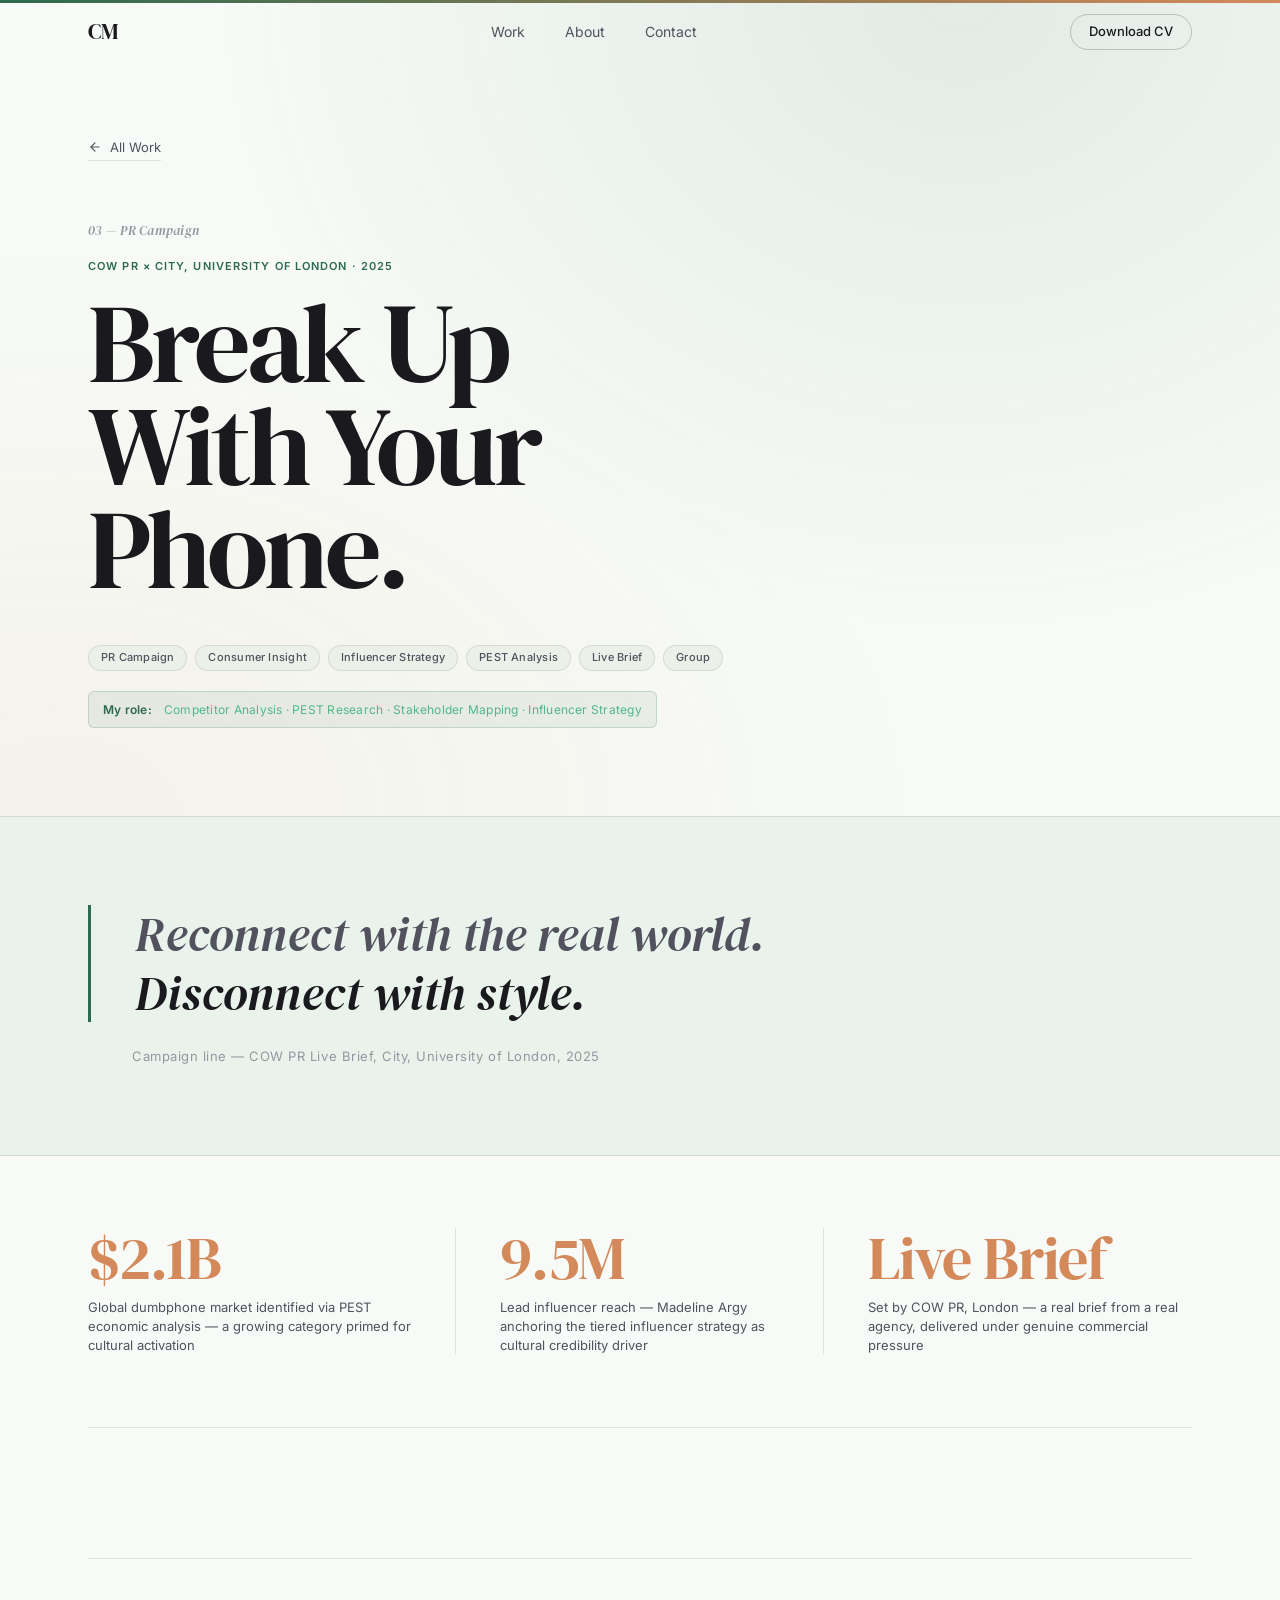
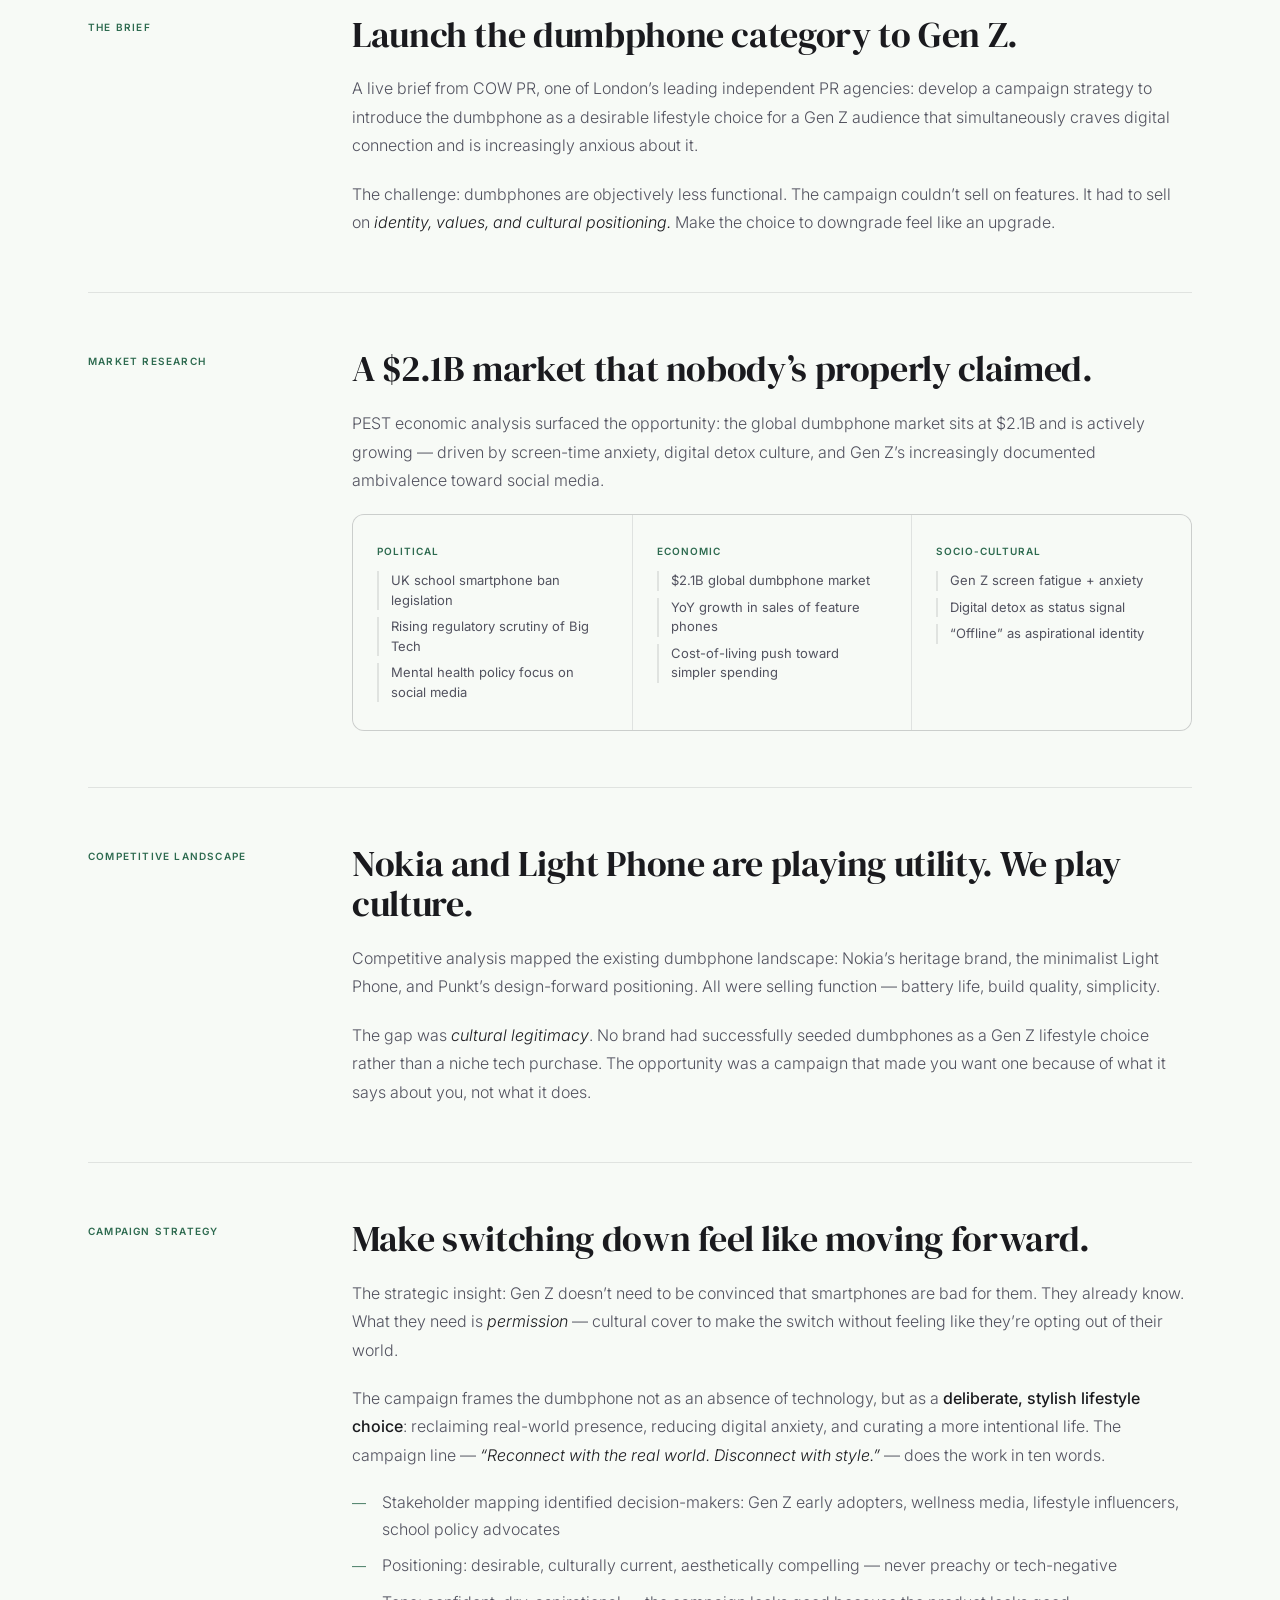
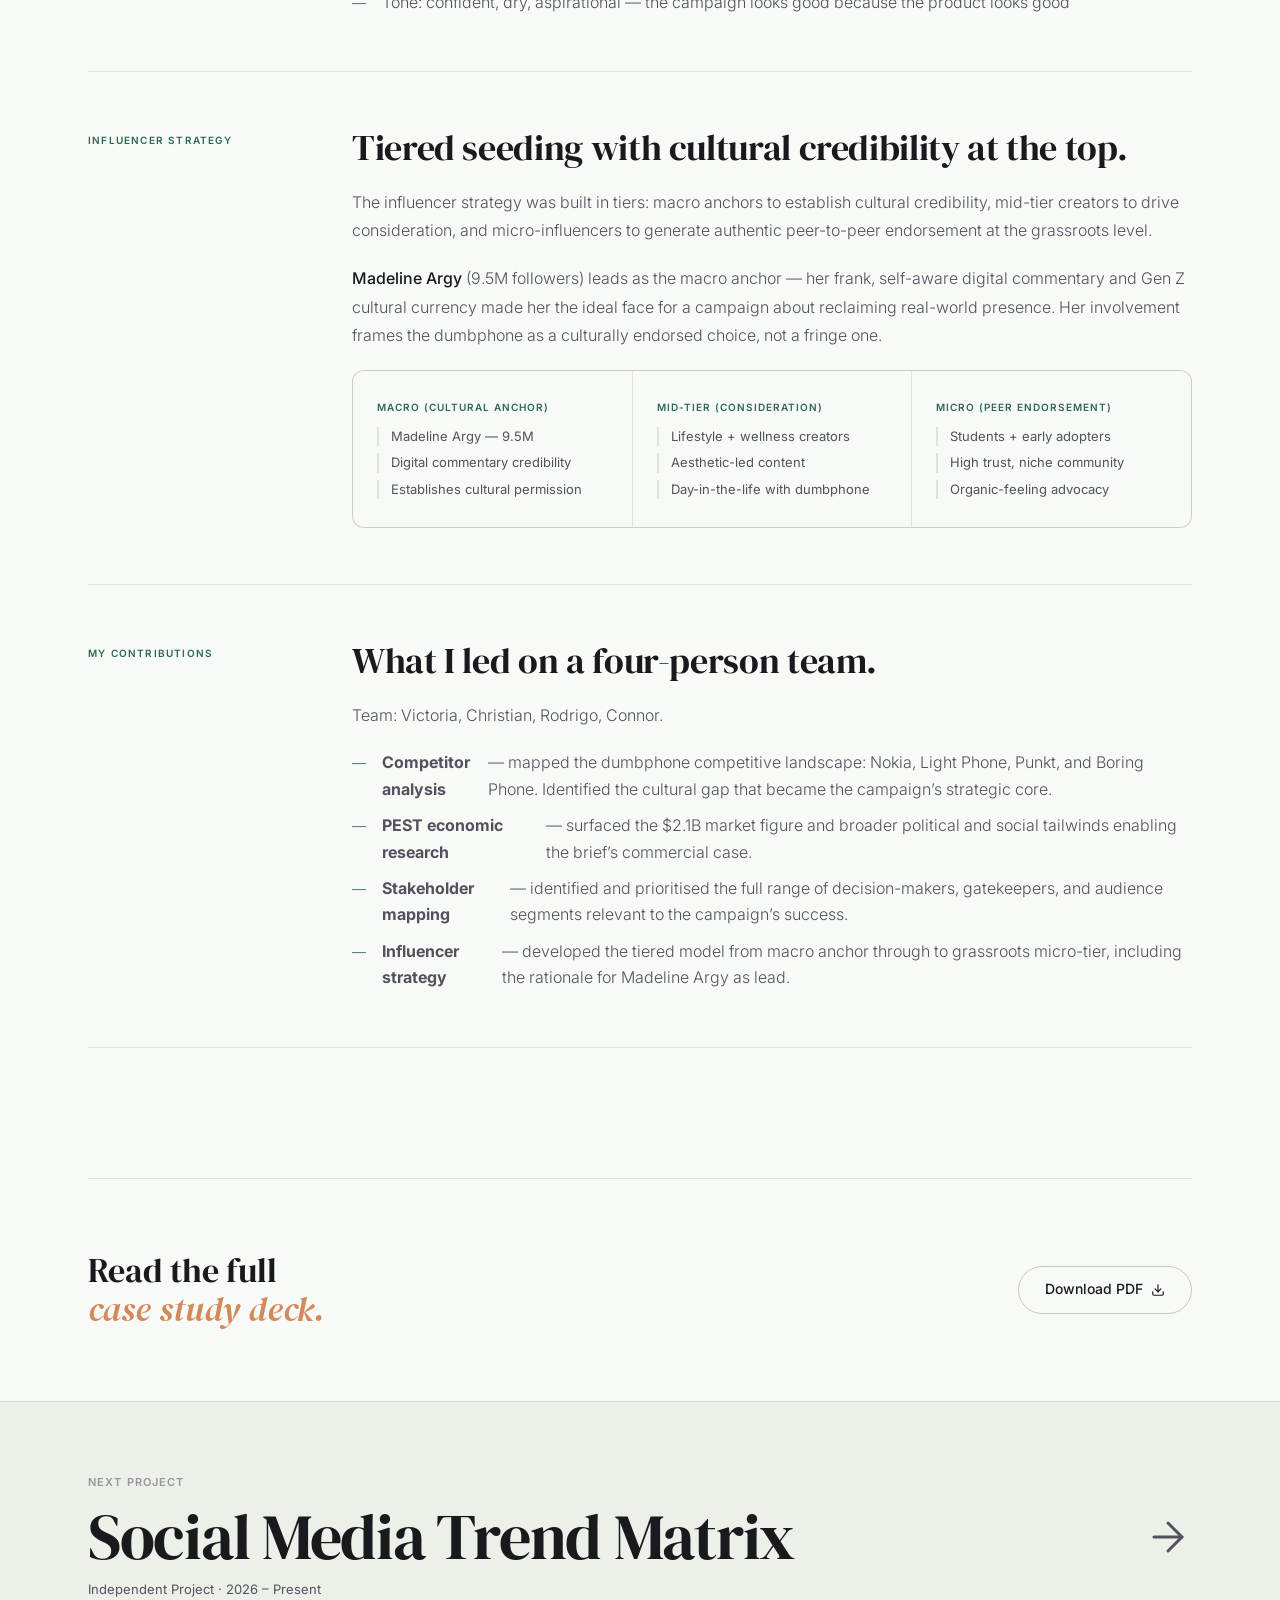
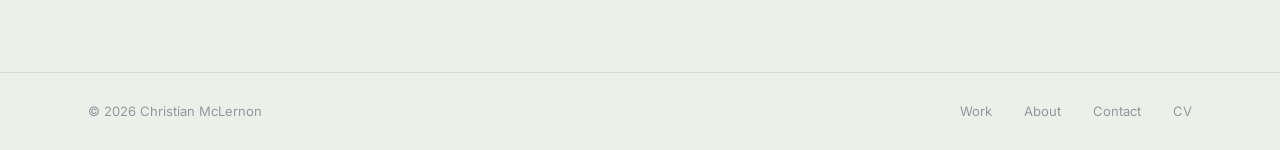
==== work/break-up-with-your-phone.html @ 4673963d "Initial launch commit — portfolio site Co-Authored-By: Claude Sonnet 4.6 <noreply@anthropic.com>" ====
<!DOCTYPE html>
<html lang="en">
<head>
  <meta charset="UTF-8" />
  <meta name="viewport" content="width=device-width, initial-scale=1.0" />
  <title>Break Up With Your Phone — Christian McLernon</title>
  <meta name="description" content="COW PR × City, University of London — a live brief to launch the dumbphone category to Gen Z, built on PEST analysis, competitive research and a tiered influencer strategy." />
  <link rel="preconnect" href="https://fonts.googleapis.com" />
  <link rel="preconnect" href="https://fonts.gstatic.com" crossorigin />
  <link href="https://fonts.googleapis.com/css2?family=DM+Serif+Display:ital@0;1&family=Inter:wght@300;400;500;600&display=swap" rel="stylesheet" />
  <link rel="stylesheet" href="../css/styles.css" />
  <link rel="stylesheet" href="../css/project.css" />
  <style>
    :root {
      --accent:        #2D6A4F;
      --accent-light:  #52B788;
      --accent-warm:   #D4895A;
      --accent-warm-l: #E8AE84;
      --bg:            #F7FAF6;
      --bg-raised:     #EBF0E8;
      --bg-overlay:    #DDE6D8;
      --page-insight-bg: #EAF2EC;
      --page-chip-bg:     rgba(45, 106, 79, 0.07);
      --page-chip-border: rgba(45, 106, 79, 0.2);
    }
    .proj-hero {
      background:
        radial-gradient(ellipse at 75% 0%, rgba(45, 106, 79, 0.1) 0%, transparent 55%),
        radial-gradient(ellipse at 5% 100%, rgba(212, 137, 90, 0.07) 0%, transparent 50%),
        var(--bg);
    }
  </style>
</head>
<body>

  <nav class="nav" id="nav">
    <div class="nav-inner container">
      <a href="../index.html" class="nav-logo">CM</a>
      <ul class="nav-links">
        <li><a href="../index.html#work" class="nav-link">Work</a></li>
        <li><a href="../index.html#about" class="nav-link">About</a></li>
        <li><a href="../index.html#contact" class="nav-link">Contact</a></li>
      </ul>
      <a href="../assets/Christian_McLernon_CV_Hybrid.pdf" target="_blank" rel="noopener" class="nav-cv btn btn-ghost btn-sm">Download CV</a>
      <button class="nav-menu-btn" id="menuBtn" aria-label="Toggle menu" aria-expanded="false">
        <span></span><span></span>
      </button>
    </div>
  </nav>

  <div class="mobile-menu" id="mobileMenu" aria-hidden="true">
    <ul class="mobile-nav-links">
      <li><a href="../index.html#work" class="mobile-nav-link">Work</a></li>
      <li><a href="../index.html#about" class="mobile-nav-link">About</a></li>
      <li><a href="../index.html#contact" class="mobile-nav-link">Contact</a></li>
    </ul>
  </div>

  <!-- Hero -->
  <section class="proj-hero">
    <div class="container">
      <a href="../index.html#work" class="proj-breadcrumb reveal">
        <svg width="14" height="14" viewBox="0 0 24 24" fill="none" stroke="currentColor" stroke-width="2" stroke-linecap="round" stroke-linejoin="round" aria-hidden="true"><line x1="19" y1="12" x2="5" y2="12"/><polyline points="12 19 5 12 12 5"/></svg>
        All Work
      </a>
      <div class="proj-num reveal">03 &mdash; PR Campaign</div>
      <div class="proj-client-line reveal">COW PR &times; City, University of London &middot; 2025</div>
      <h1 class="proj-title reveal">Break Up<br />With Your<br />Phone.</h1>
      <div class="proj-hero-tags reveal">
        <span class="tag">PR Campaign</span>
        <span class="tag">Consumer Insight</span>
        <span class="tag">Influencer Strategy</span>
        <span class="tag">PEST Analysis</span>
        <span class="tag">Live Brief</span>
        <span class="tag">Group</span>
      </div>
      <div style="margin-top: 20px;" class="reveal">
        <div class="proj-role-chip">
          <strong>My role:</strong> Competitor Analysis &middot; PEST Research &middot; Stakeholder Mapping &middot; Influencer Strategy
        </div>
      </div>
    </div>
  </section>

  <!-- Pull Quote -->
  <section class="proj-insight">
    <div class="container">
      <blockquote class="proj-quote reveal">
        Reconnect with the real world.<br /><em>Disconnect with style.</em>
      </blockquote>
      <p class="proj-quote-attr reveal">Campaign line &mdash; COW PR Live Brief, City, University of London, 2025</p>
    </div>
  </section>

  <!-- KPIs -->
  <div class="container">
    <div class="proj-kpis">
      <div class="proj-kpi reveal">
        <div class="proj-kpi-value">$2.1B</div>
        <div class="proj-kpi-label">Global dumbphone market identified via PEST economic analysis &mdash; a growing category primed for cultural activation</div>
      </div>
      <div class="proj-kpi reveal">
        <div class="proj-kpi-value">9.5M</div>
        <div class="proj-kpi-label">Lead influencer reach &mdash; Madeline Argy anchoring the tiered influencer strategy as cultural credibility driver</div>
      </div>
      <div class="proj-kpi reveal">
        <div class="proj-kpi-value">Live Brief</div>
        <div class="proj-kpi-label">Set by COW PR, London &mdash; a real brief from a real agency, delivered under genuine commercial pressure</div>
      </div>
    </div>
  </div>

  <!-- Body -->
  <div class="proj-body">
    <div class="container">

      <div class="proj-section reveal">
        <div class="proj-section-label">The Brief</div>
        <div class="proj-section-content">
          <h2 class="proj-heading">Launch the dumbphone category to Gen Z.</h2>
          <p class="proj-text">
            A live brief from COW PR, one of London&rsquo;s leading independent PR agencies: develop a campaign
            strategy to introduce the dumbphone as a desirable lifestyle choice for a Gen Z audience that
            simultaneously craves digital connection and is increasingly anxious about it.
          </p>
          <p class="proj-text">
            The challenge: dumbphones are objectively less functional. The campaign couldn&rsquo;t sell on features.
            It had to sell on <em>identity, values, and cultural positioning.</em> Make the choice to downgrade
            feel like an upgrade.
          </p>
        </div>
      </div>

      <div class="proj-section reveal">
        <div class="proj-section-label">Market Research</div>
        <div class="proj-section-content">
          <h2 class="proj-heading">A $2.1B market that nobody&rsquo;s properly claimed.</h2>
          <p class="proj-text">
            PEST economic analysis surfaced the opportunity: the global dumbphone market sits at $2.1B and
            is actively growing &mdash; driven by screen-time anxiety, digital detox culture, and Gen Z&rsquo;s
            increasingly documented ambivalence toward social media.
          </p>
          <div class="proj-exec-grid">
            <div class="proj-exec-cell">
              <div class="proj-exec-title">Political</div>
              <ul class="proj-exec-items">
                <li>UK school smartphone ban legislation</li>
                <li>Rising regulatory scrutiny of Big Tech</li>
                <li>Mental health policy focus on social media</li>
              </ul>
            </div>
            <div class="proj-exec-cell">
              <div class="proj-exec-title">Economic</div>
              <ul class="proj-exec-items">
                <li>$2.1B global dumbphone market</li>
                <li>YoY growth in sales of feature phones</li>
                <li>Cost-of-living push toward simpler spending</li>
              </ul>
            </div>
            <div class="proj-exec-cell">
              <div class="proj-exec-title">Socio-cultural</div>
              <ul class="proj-exec-items">
                <li>Gen Z screen fatigue + anxiety</li>
                <li>Digital detox as status signal</li>
                <li>&ldquo;Offline&rdquo; as aspirational identity</li>
              </ul>
            </div>
          </div>
        </div>
      </div>

      <div class="proj-section reveal">
        <div class="proj-section-label">Competitive Landscape</div>
        <div class="proj-section-content">
          <h2 class="proj-heading">Nokia and Light Phone are playing utility. We play culture.</h2>
          <p class="proj-text">
            Competitive analysis mapped the existing dumbphone landscape: Nokia&rsquo;s heritage brand, the
            minimalist Light Phone, and Punkt&rsquo;s design-forward positioning. All were selling function &mdash;
            battery life, build quality, simplicity.
          </p>
          <p class="proj-text">
            The gap was <em>cultural legitimacy</em>. No brand had successfully seeded dumbphones as a
            Gen Z lifestyle choice rather than a niche tech purchase. The opportunity was a campaign
            that made you want one because of what it says about you, not what it does.
          </p>
        </div>
      </div>

      <div class="proj-section reveal">
        <div class="proj-section-label">Campaign Strategy</div>
        <div class="proj-section-content">
          <h2 class="proj-heading">Make switching down feel like moving forward.</h2>
          <p class="proj-text">
            The strategic insight: Gen Z doesn&rsquo;t need to be convinced that smartphones are bad for them.
            They already know. What they need is <em>permission</em> &mdash; cultural cover to make the switch
            without feeling like they&rsquo;re opting out of their world.
          </p>
          <p class="proj-text">
            The campaign frames the dumbphone not as an absence of technology, but as a <strong>deliberate,
            stylish lifestyle choice</strong>: reclaiming real-world presence, reducing digital anxiety, and
            curating a more intentional life. The campaign line &mdash; <em>&ldquo;Reconnect with the real world.
            Disconnect with style.&rdquo;</em> &mdash; does the work in ten words.
          </p>
          <ul class="proj-list">
            <li>Stakeholder mapping identified decision-makers: Gen Z early adopters, wellness media, lifestyle influencers, school policy advocates</li>
            <li>Positioning: desirable, culturally current, aesthetically compelling &mdash; never preachy or tech-negative</li>
            <li>Tone: confident, dry, aspirational &mdash; the campaign looks good because the product looks good</li>
          </ul>
        </div>
      </div>

      <div class="proj-section reveal">
        <div class="proj-section-label">Influencer Strategy</div>
        <div class="proj-section-content">
          <h2 class="proj-heading">Tiered seeding with cultural credibility at the top.</h2>
          <p class="proj-text">
            The influencer strategy was built in tiers: macro anchors to establish cultural credibility,
            mid-tier creators to drive consideration, and micro-influencers to generate authentic peer-to-peer
            endorsement at the grassroots level.
          </p>
          <p class="proj-text">
            <strong>Madeline Argy</strong> (9.5M followers) leads as the macro anchor &mdash; her frank,
            self-aware digital commentary and Gen Z cultural currency made her the ideal face for a campaign
            about reclaiming real-world presence. Her involvement frames the dumbphone as a culturally
            endorsed choice, not a fringe one.
          </p>
          <div class="proj-exec-grid">
            <div class="proj-exec-cell">
              <div class="proj-exec-title">Macro (Cultural Anchor)</div>
              <ul class="proj-exec-items">
                <li>Madeline Argy &mdash; 9.5M</li>
                <li>Digital commentary credibility</li>
                <li>Establishes cultural permission</li>
              </ul>
            </div>
            <div class="proj-exec-cell">
              <div class="proj-exec-title">Mid-tier (Consideration)</div>
              <ul class="proj-exec-items">
                <li>Lifestyle + wellness creators</li>
                <li>Aesthetic-led content</li>
                <li>Day-in-the-life with dumbphone</li>
              </ul>
            </div>
            <div class="proj-exec-cell">
              <div class="proj-exec-title">Micro (Peer Endorsement)</div>
              <ul class="proj-exec-items">
                <li>Students + early adopters</li>
                <li>High trust, niche community</li>
                <li>Organic-feeling advocacy</li>
              </ul>
            </div>
          </div>
        </div>
      </div>

      <div class="proj-section reveal">
        <div class="proj-section-label">My Contributions</div>
        <div class="proj-section-content">
          <h2 class="proj-heading">What I led on a four-person team.</h2>
          <p class="proj-text">
            Team: Victoria, Christian, Rodrigo, Connor.
          </p>
          <ul class="proj-list">
            <li><strong>Competitor analysis</strong> &mdash; mapped the dumbphone competitive landscape: Nokia, Light Phone, Punkt, and Boring Phone. Identified the cultural gap that became the campaign&rsquo;s strategic core.</li>
            <li><strong>PEST economic research</strong> &mdash; surfaced the $2.1B market figure and broader political and social tailwinds enabling the brief&rsquo;s commercial case.</li>
            <li><strong>Stakeholder mapping</strong> &mdash; identified and prioritised the full range of decision-makers, gatekeepers, and audience segments relevant to the campaign&rsquo;s success.</li>
            <li><strong>Influencer strategy</strong> &mdash; developed the tiered model from macro anchor through to grassroots micro-tier, including the rationale for Madeline Argy as lead.</li>
          </ul>
        </div>
      </div>

    </div>
  </div>

  <!-- Download -->
  <div class="container">
    <div class="proj-download reveal">
      <p class="proj-download-text">Read the full<br /><em>case study deck.</em></p>
      <a href="../assets/Dumbphone_Campaign.pdf" target="_blank" rel="noopener" class="btn btn-ghost">
        Download PDF
        <svg width="14" height="14" viewBox="0 0 24 24" fill="none" stroke="currentColor" stroke-width="2" stroke-linecap="round" stroke-linejoin="round" aria-hidden="true"><path d="M21 15v4a2 2 0 0 1-2 2H5a2 2 0 0 1-2-2v-4"/><polyline points="7 10 12 15 17 10"/><line x1="12" y1="15" x2="12" y2="3"/></svg>
      </a>
    </div>
  </div>

  <!-- Next project -->
  <div class="proj-next">
    <div class="container">
      <a href="trend-matrix.html" class="proj-next-link reveal">
        <div>
          <div class="proj-next-eyebrow">Next Project</div>
          <div class="proj-next-title">Social Media Trend Matrix</div>
          <div class="proj-next-client">Independent Project &middot; 2026 &ndash; Present</div>
        </div>
        <svg class="proj-next-arrow" width="48" height="48" viewBox="0 0 24 24" fill="none" stroke="currentColor" stroke-width="1.5" stroke-linecap="round" stroke-linejoin="round" aria-hidden="true"><line x1="5" y1="12" x2="19" y2="12"/><polyline points="12 5 19 12 12 19"/></svg>
      </a>
    </div>
  </div>

  <footer class="footer">
    <div class="container footer-inner">
      <p class="footer-copy">&copy; <span id="year"></span> Christian McLernon</p>
      <nav class="footer-nav" aria-label="Footer navigation">
        <a href="../index.html#work" class="footer-link">Work</a>
        <a href="../index.html#about" class="footer-link">About</a>
        <a href="../index.html#contact" class="footer-link">Contact</a>
        <a href="../assets/Christian_McLernon_CV_Hybrid.pdf" target="_blank" rel="noopener" class="footer-link">CV</a>
      </nav>
    </div>
  </footer>

  <script src="../js/main.js"></script>
</body>
</html>
---- css/styles.css ----
/* ─── Reset ──────────────────────────────────────────────────────────────── */
*, *::before, *::after { box-sizing: border-box; margin: 0; padding: 0; }
img, video { display: block; max-width: 100%; }
a { color: inherit; text-decoration: none; }
ul, ol { list-style: none; }
button { cursor: pointer; font: inherit; }

/* ─── Tokens ─────────────────────────────────────────────────────────────── */
:root {
  --bg:           #FAF8F3;
  --bg-raised:    #F2EDE3;
  --bg-overlay:   #EDE7DB;
  --fg:           #1A1A1E;
  --fg-2:         #52525F;
  --fg-3:         #9696A0;
  --accent:       #1D6FE8;
  --accent-light: #5B9EFF;
  --accent-warm:  #F97316;
  --accent-warm-l:#FDBA74;
  --border:       rgba(26, 26, 30, 0.1);
  --border-h:     rgba(26, 26, 30, 0.22);

  --font-sans: 'Inter', -apple-system, BlinkMacSystemFont, 'Segoe UI', sans-serif;
  --font-disp: 'DM Serif Display', Georgia, 'Times New Roman', serif;

  --ease-out:    cubic-bezier(0.23, 1, 0.32, 1);
  --ease-in-out: cubic-bezier(0.77, 0, 0.175, 1);

  --container:  1200px;
  --nav-h:      64px;
  --section-py: 130px;
  --radius:     8px;
}

/* ─── Top accent bar ─────────────────────────────────────────────────────── */
body::before {
  content: '';
  position: fixed;
  top: 0; left: 0; right: 0;
  height: 3px;
  background: linear-gradient(to right, var(--accent), var(--accent-warm));
  z-index: 400;
  pointer-events: none;
}

/* ─── Base ───────────────────────────────────────────────────────────────── */
html { scroll-behavior: smooth; }

body {
  background: var(--bg);
  color: var(--fg);
  font-family: var(--font-sans);
  font-size: 16px;
  line-height: 1.6;
  -webkit-font-smoothing: antialiased;
  overflow-x: hidden;
}

/* ─── Layout ─────────────────────────────────────────────────────────────── */
.container {
  width: 100%;
  max-width: var(--container);
  margin: 0 auto;
  padding: 0 48px;
}

.section { padding: var(--section-py) 0; }
.section-header { margin-bottom: 64px; }

.section-label {
  display: inline-flex;
  align-items: center;
  gap: 8px;
  font-size: 11px;
  font-weight: 600;
  letter-spacing: 0.14em;
  text-transform: uppercase;
  color: var(--accent);
  margin-bottom: 20px;
}

.section-label::before {
  content: '';
  width: 6px; height: 6px;
  background: var(--accent-warm);
  border-radius: 50%;
  flex-shrink: 0;
}

.section-title {
  font-family: var(--font-disp);
  font-size: clamp(40px, 5vw, 64px);
  font-weight: 400;
  line-height: 1.06;
  letter-spacing: -0.015em;
}

.section-title em { font-style: italic; color: var(--accent-warm); }

/* ─── Nav ────────────────────────────────────────────────────────────────── */
.nav {
  position: fixed;
  inset: 0 0 auto 0;
  z-index: 200;
  height: var(--nav-h);
  border-bottom: 1px solid transparent;
  transition:
    background 200ms var(--ease-out),
    border-color 200ms var(--ease-out),
    backdrop-filter 200ms var(--ease-out);
}

.nav.scrolled {
  background: rgba(250, 248, 243, 0.92);
  backdrop-filter: blur(16px);
  -webkit-backdrop-filter: blur(16px);
  border-bottom-color: var(--border);
}

.nav-inner {
  display: flex;
  align-items: center;
  justify-content: space-between;
  height: 100%;
}

.nav-logo {
  font-family: var(--font-disp);
  font-size: 22px;
  letter-spacing: -0.01em;
  transition: color 150ms var(--ease-out);
}

@media (hover: hover) and (pointer: fine) {
  .nav-logo:hover { color: var(--accent); }
}

.nav-links {
  display: flex;
  align-items: center;
  gap: 40px;
}

.nav-link {
  position: relative;
  font-size: 14px;
  color: var(--fg-2);
  transition: color 150ms var(--ease-out);
}

.nav-link::after {
  content: '';
  position: absolute;
  bottom: -3px; left: 0;
  width: 0; height: 2px;
  background: var(--accent);
  border-radius: 2px;
  transition: width 220ms var(--ease-out);
}

@media (hover: hover) and (pointer: fine) {
  .nav-link:hover { color: var(--fg); }
  .nav-link:hover::after { width: 100%; }
}

.nav-menu-btn {
  display: none;
  flex-direction: column;
  gap: 5px;
  background: none;
  border: none;
  padding: 6px 4px;
}

.nav-menu-btn span {
  display: block;
  width: 22px; height: 1.5px;
  background: var(--fg);
  transform-origin: center;
  transition: transform 220ms var(--ease-out), opacity 150ms var(--ease-out);
}

.nav-menu-btn.open span:first-child { transform: translateY(3.25px) rotate(45deg); }
.nav-menu-btn.open span:last-child  { transform: translateY(-3.25px) rotate(-45deg); }

/* ─── Mobile menu ────────────────────────────────────────────────────────── */
.mobile-menu {
  position: fixed;
  inset: 0;
  z-index: 190;
  background: var(--bg);
  display: flex;
  align-items: center;
  justify-content: center;
  opacity: 0;
  pointer-events: none;
  transition: opacity 250ms var(--ease-out);
}

.mobile-menu.open { opacity: 1; pointer-events: auto; }

.mobile-nav-links {
  display: flex;
  flex-direction: column;
  align-items: center;
  gap: 24px;
}

.mobile-nav-link {
  font-family: var(--font-disp);
  font-size: 48px;
  color: var(--fg);
  transition: color 150ms var(--ease-out);
}

@media (hover: hover) and (pointer: fine) {
  .mobile-nav-link:hover { color: var(--accent); }
}

/* ─── Hero ───────────────────────────────────────────────────────────────── */
.hero {
  position: relative;
  min-height: 100svh;
  display: flex;
  align-items: center;
  padding-top: var(--nav-h);
  overflow: hidden;
}

.hero::before {
  content: '';
  position: absolute;
  top: -20%; right: -10%;
  width: 900px; height: 900px;
  background: radial-gradient(circle, rgba(29, 111, 232, 0.09) 0%, transparent 65%);
  pointer-events: none;
}

.hero::after {
  content: '';
  position: absolute;
  bottom: -5%; left: -8%;
  width: 600px; height: 600px;
  background: radial-gradient(circle, rgba(249, 115, 22, 0.07) 0%, transparent 65%);
  pointer-events: none;
}

.hero-inner {
  padding-top: 60px;
  padding-bottom: 120px;
}

.hero-eyebrow {
  display: inline-flex;
  align-items: center;
  gap: 8px;
  font-size: 13px;
  color: var(--fg-2);
  margin-bottom: 44px;
}

.status-dot {
  width: 7px; height: 7px;
  background: #22c55e;
  border-radius: 50%;
  animation: blink 2.4s ease-in-out infinite;
}

@keyframes blink {
  0%, 100% { opacity: 1; }
  50%       { opacity: 0.25; }
}

.hero-name {
  font-family: var(--font-disp);
  font-size: clamp(76px, 12.5vw, 160px);
  font-weight: 400;
  line-height: 0.88;
  letter-spacing: -0.04em;
  margin-bottom: 52px;
}

.hero-rule {
  width: 56px; height: 2px;
  background: linear-gradient(to right, var(--accent), var(--accent-warm));
  border-radius: 2px;
  margin-bottom: 28px;
}

.hero-tagline {
  font-family: var(--font-disp);
  font-size: clamp(26px, 4vw, 48px);
  font-weight: 400;
  line-height: 1.15;
  letter-spacing: -0.015em;
  color: var(--fg-2);
  margin-bottom: 28px;
}

.hero-tagline em { font-style: italic; color: var(--accent-warm); }

.hero-desc {
  font-size: 17px;
  font-weight: 300;
  line-height: 1.7;
  color: var(--fg-2);
  max-width: 520px;
  margin-bottom: 48px;
}

.hero-ctas {
  display: flex;
  align-items: center;
  gap: 12px;
  flex-wrap: wrap;
}

.hero-scroll-indicator {
  position: absolute;
  bottom: 44px;
  left: 50%;
  transform: translateX(-50%);
}

.scroll-line {
  width: 1px; height: 52px;
  background: linear-gradient(to bottom, var(--accent), transparent);
  animation: scrollDrop 2s var(--ease-in-out) infinite;
}

@keyframes scrollDrop {
  0%   { transform: scaleY(0); transform-origin: top; opacity: 0; }
  20%  { opacity: 1; }
  50%  { transform: scaleY(1); transform-origin: top; }
  51%  { transform: scaleY(1); transform-origin: bottom; }
  100% { transform: scaleY(0); transform-origin: bottom; opacity: 0; }
}

/* ─── Buttons ────────────────────────────────────────────────────────────── */
.btn {
  display: inline-flex;
  align-items: center;
  justify-content: center;
  gap: 8px;
  height: 48px;
  padding: 0 26px;
  font-size: 14px;
  font-weight: 500;
  border: none;
  border-radius: 100px;
  transition:
    transform 160ms var(--ease-out),
    background 150ms var(--ease-out),
    box-shadow 200ms var(--ease-out),
    border-color 150ms var(--ease-out);
}

.btn:active { transform: scale(0.97); }

.btn-primary { background: var(--accent); color: #ffffff; }

@media (hover: hover) and (pointer: fine) {
  .btn-primary:hover {
    background: #1558c8;
    box-shadow: 0 8px 32px rgba(29, 111, 232, 0.35);
  }
}

.btn-ghost {
  background: transparent;
  color: var(--fg);
  border: 1.5px solid var(--border-h);
}

@media (hover: hover) and (pointer: fine) {
  .btn-ghost:hover {
    border-color: var(--fg-2);
    background: rgba(26, 26, 30, 0.04);
  }
}

.btn-sm { height: 36px; font-size: 13px; padding: 0 18px; }

.btn-submit { width: 100%; height: 52px; font-size: 15px; border-radius: var(--radius); }

.btn-icon { flex-shrink: 0; transition: transform 200ms var(--ease-out); }

@media (hover: hover) and (pointer: fine) {
  .btn-submit:hover .btn-icon { transform: translateX(3px); }
}

.btn:disabled { opacity: 0.5; cursor: not-allowed; transform: none; }

/* ─── Marquee ────────────────────────────────────────────────────────────── */
.marquee-wrapper {
  overflow: hidden;
  padding: 16px 0;
  border-top: 1px solid var(--border);
  border-bottom: 1px solid var(--border);
  background: var(--bg-raised);
}

.marquee-track {
  display: flex;
  align-items: center;
  gap: 28px;
  white-space: nowrap;
  width: max-content;
  animation: marquee 34s linear infinite;
}

.marquee-track span {
  font-size: 11px;
  font-weight: 500;
  letter-spacing: 0.1em;
  text-transform: uppercase;
  color: var(--fg-3);
}

.marquee-track .sep { color: var(--accent-warm); font-size: 14px; letter-spacing: 0; }

@keyframes marquee {
  from { transform: translateX(0); }
  to   { transform: translateX(-50%); }
}

/* ─── Stats band ─────────────────────────────────────────────────────────── */
.stats-band {
  padding: 88px 0;
  border-top: 1px solid var(--border);
  border-bottom: 1px solid var(--border);
  background: var(--bg-raised);
}

.stats-grid {
  display: grid;
  grid-template-columns: repeat(4, 1fr);
}

.stat { padding: 0 44px; border-right: 1px solid var(--border); }
.stat:first-child { padding-left: 0; }
.stat:last-child  { border-right: none; padding-right: 0; }

.stat-number {
  font-family: var(--font-disp);
  font-size: clamp(44px, 5vw, 60px);
  font-weight: 400;
  line-height: 1;
  color: var(--accent-warm);
  letter-spacing: -0.02em;
  margin-bottom: 10px;
}

.stat-label {
  font-size: 13px;
  color: var(--fg-2);
  line-height: 1.45;
}

/* ─── Work ───────────────────────────────────────────────────────────────── */
.work-list {
  display: grid;
  grid-template-columns: repeat(2, 1fr);
  gap: 20px;
}

.project {
  display: flex;
  flex-direction: column;
  gap: 20px;
  padding: 36px 32px;
  background: #ffffff;
  border: 1px solid var(--border);
  border-radius: 20px;
  transition:
    transform 300ms var(--ease-out),
    box-shadow 300ms var(--ease-out),
    border-color 300ms var(--ease-out);
}

@media (hover: hover) and (pointer: fine) {
  .project:hover {
    transform: translateY(-5px);
    box-shadow: 0 24px 64px rgba(29, 111, 232, 0.1);
    border-color: rgba(29, 111, 232, 0.25);
  }
}

.project-num {
  font-family: var(--font-disp);
  font-style: italic;
  font-size: 12px;
  color: var(--accent);
  letter-spacing: 0.02em;
  opacity: 0.65;
}

.project-body {
  display: flex;
  flex-direction: column;
  gap: 20px;
  flex: 1;
}

.project-header {
  display: flex;
  justify-content: space-between;
  align-items: flex-start;
  gap: 32px;
}

.project-client {
  font-size: 11px;
  font-weight: 600;
  letter-spacing: 0.1em;
  text-transform: uppercase;
  color: var(--accent);
  margin-bottom: 10px;
}

.project-title {
  font-family: var(--font-disp);
  font-size: clamp(28px, 3.2vw, 44px);
  font-weight: 400;
  line-height: 1.06;
  letter-spacing: -0.02em;
}

.project-cta {
  display: inline-flex;
  align-items: center;
  gap: 6px;
  flex-shrink: 0;
  padding-top: 14px;
  font-size: 13px;
  font-weight: 500;
  color: var(--accent);
  border-bottom: 1px solid rgba(29, 111, 232, 0.3);
  white-space: nowrap;
  transition: color 200ms var(--ease-out), border-color 200ms var(--ease-out), gap 200ms var(--ease-out);
}

@media (hover: hover) and (pointer: fine) {
  .project-cta:hover {
    color: #1558c8;
    border-bottom-color: var(--accent);
    gap: 10px;
  }
}

.project-badge {
  padding-top: 14px;
  font-size: 11px;
  font-weight: 600;
  letter-spacing: 0.08em;
  text-transform: uppercase;
  color: var(--accent);
  opacity: 0.55;
  flex-shrink: 0;
}

.project-tags {
  display: flex;
  flex-wrap: wrap;
  gap: 7px;
}

.tag {
  display: inline-flex;
  align-items: center;
  height: 26px;
  padding: 0 12px;
  font-size: 11px;
  font-weight: 500;
  letter-spacing: 0.02em;
  color: var(--fg-2);
  background: var(--bg-raised);
  border: 1px solid var(--border);
  border-radius: 100px;
  transition: background 150ms, border-color 150ms, color 150ms;
}

@media (hover: hover) and (pointer: fine) {
  .tag:hover {
    background: rgba(29, 111, 232, 0.08);
    border-color: rgba(29, 111, 232, 0.3);
    color: var(--accent);
  }
}

.project-desc {
  font-size: 15px;
  font-weight: 300;
  color: var(--fg-2);
  line-height: 1.75;
}

.project-desc em { font-style: italic; color: var(--fg); }

.project-metrics {
  display: flex;
  gap: 40px;
  margin-top: auto;
  padding-top: 20px;
  border-top: 1px solid var(--border);
}

.metric-value {
  display: block;
  font-family: var(--font-disp);
  font-size: 28px;
  font-weight: 400;
  color: var(--accent-warm);
  line-height: 1;
  letter-spacing: -0.01em;
  margin-bottom: 5px;
}

.metric-label {
  display: block;
  font-size: 11px;
  color: var(--fg-3);
  letter-spacing: 0.02em;
  line-height: 1.4;
}

/* ─── Research ───────────────────────────────────────────────────────────── */
.research { background: var(--bg-raised); }

.research-intro {
  max-width: 620px;
  font-size: 17px;
  font-weight: 300;
  color: var(--fg-2);
  line-height: 1.75;
  margin-bottom: 56px;
  margin-top: -24px;
}

.research-list {
  display: flex;
  flex-direction: column;
  gap: 20px;
}

.research-card {
  background: #ffffff;
  border-top: 1px solid var(--border);
  border-right: 1px solid var(--border);
  border-bottom: 1px solid var(--border);
  border-left: 4px solid var(--accent);
  border-radius: 20px;
  padding: 40px 40px 40px 36px;
  transition:
    transform 300ms var(--ease-out),
    box-shadow 300ms var(--ease-out);
}

@media (hover: hover) and (pointer: fine) {
  .research-card:hover {
    transform: translateY(-4px);
    box-shadow: 0 20px 56px rgba(29, 111, 232, 0.09);
  }
}

.research-card-type {
  font-size: 11px;
  font-weight: 600;
  letter-spacing: 0.1em;
  text-transform: uppercase;
  color: var(--accent);
  margin-bottom: 12px;
}

.research-card-title {
  font-family: var(--font-disp);
  font-size: clamp(22px, 2.6vw, 36px);
  font-weight: 400;
  line-height: 1.08;
  letter-spacing: -0.02em;
  margin-bottom: 8px;
}

.research-card-sub {
  font-size: 14px;
  font-style: italic;
  color: var(--fg-2);
  line-height: 1.5;
}

.research-card-desc {
  font-size: 15px;
  font-weight: 300;
  color: var(--fg-2);
  line-height: 1.78;
}

/* ─── SG3093 dark data panel ─────────────────────────────────────────── */
.rc-data {
  background: #0C0E14;
  border-radius: 14px;
  padding: 32px;
  margin-top: 24px;
}

.rc-data-inner {
  display: grid;
  grid-template-columns: 164px 1fr;
  gap: 40px;
  align-items: center;
}

.rc-hero-num {
  display: block;
  font-family: var(--font-disp);
  font-size: 76px;
  line-height: 1;
  letter-spacing: -0.03em;
  color: #F97316;
  margin-bottom: 14px;
}

.rc-hero-caption {
  font-size: 12px;
  color: rgba(255, 255, 255, 0.40);
  line-height: 1.65;
}

.rc-chart-title {
  font-size: 9.5px;
  font-weight: 600;
  letter-spacing: 0.11em;
  text-transform: uppercase;
  color: rgba(255, 255, 255, 0.26);
  margin-bottom: 10px;
}

.rc-chart-sep {
  height: 1px;
  background: rgba(255, 255, 255, 0.06);
  margin: 14px 0;
}

.rc-bar-row {
  display: grid;
  grid-template-columns: 138px 1fr 48px;
  align-items: center;
  gap: 12px;
  margin-bottom: 7px;
}

.rc-bar-row:last-child { margin-bottom: 0; }

.rc-bar-label {
  font-size: 11px;
  color: rgba(255, 255, 255, 0.36);
  white-space: nowrap;
}

.rc-bar-label--hi { color: rgba(255, 255, 255, 0.66); }

.rc-bar-track {
  height: 7px;
  background: rgba(255, 255, 255, 0.06);
  border-radius: 4px;
  overflow: hidden;
}

.rbar-fill {
  height: 100%;
  width: 0;
  border-radius: 4px;
  transition: width 1000ms cubic-bezier(0.23, 1, 0.32, 1);
}

.rbar-fill--lo { background: rgba(29, 111, 232, 0.55); }
.rbar-fill--hi { background: #F97316; }

.rc-bar-val {
  font-size: 12px;
  font-weight: 600;
  color: rgba(255, 255, 255, 0.36);
  text-align: right;
}

.rc-bar-val--hi { color: #F97316; }

.rc-data-note {
  font-size: 10px;
  color: rgba(255, 255, 255, 0.16);
  letter-spacing: 0.04em;
  margin-top: 20px;
  padding-top: 16px;
  border-top: 1px solid rgba(255, 255, 255, 0.05);
}

/* ─── Dissertation body + sidebar ────────────────────────────────────── */
.rc-body-grid {
  display: grid;
  grid-template-columns: 1fr 212px;
  gap: 48px;
  align-items: start;
}

.rc-method-block { margin-bottom: 20px; }

.rc-method-heading {
  font-size: 10px;
  font-weight: 600;
  letter-spacing: 0.12em;
  text-transform: uppercase;
  color: var(--accent);
  margin-bottom: 10px;
}

.rc-method-list {
  display: flex;
  flex-direction: column;
  gap: 6px;
}

.rc-method-list li {
  font-size: 13px;
  color: var(--fg-2);
  padding-left: 14px;
  position: relative;
  line-height: 1.45;
}

.rc-method-list li::before {
  content: '';
  position: absolute;
  left: 0;
  top: 7px;
  width: 4px;
  height: 4px;
  background: var(--accent-warm);
  border-radius: 50%;
}

/* ─── Research model flow ────────────────────────────────────────────── */
.rc-flow {
  margin-top: 28px;
  background: rgba(29, 111, 232, 0.04);
  border: 1px solid rgba(29, 111, 232, 0.11);
  border-radius: 14px;
  padding: 22px 24px;
}

.rc-flow-label {
  font-size: 9.5px;
  font-weight: 600;
  letter-spacing: 0.12em;
  text-transform: uppercase;
  color: var(--accent);
  opacity: 0.5;
  margin-bottom: 16px;
}

.rc-flow-steps {
  display: flex;
  align-items: center;
  flex-wrap: wrap;
  row-gap: 12px;
}

.rc-flow-step {
  background: #fff;
  border: 1px solid var(--border);
  border-radius: 10px;
  padding: 11px 16px;
  flex-shrink: 0;
}

.rc-flow-step--method {
  background: rgba(29, 111, 232, 0.06);
  border-color: rgba(29, 111, 232, 0.22);
}

.rc-flow-step-num {
  font-size: 9px;
  font-weight: 600;
  letter-spacing: 0.1em;
  text-transform: uppercase;
  color: var(--fg-3);
  margin-bottom: 4px;
}

.rc-flow-step--method .rc-flow-step-num { color: var(--accent); opacity: 0.7; }

.rc-flow-step-title {
  font-size: 13px;
  font-weight: 600;
  color: var(--fg);
  white-space: nowrap;
  margin-bottom: 3px;
}

.rc-flow-step--method .rc-flow-step-title { color: var(--accent); }

.rc-flow-step-sub {
  font-size: 10.5px;
  color: var(--fg-3);
  white-space: nowrap;
}

.rc-flow-arr {
  color: var(--fg-3);
  flex-shrink: 0;
  opacity: 0.45;
  margin: 0 4px;
}

/* ─── About ──────────────────────────────────────────────────────────────── */
.about-grid {
  display: grid;
  grid-template-columns: 1fr 400px;
  gap: 100px;
  align-items: start;
}

.about-text {
  font-size: 17px;
  font-weight: 300;
  color: var(--fg-2);
  line-height: 1.75;
  margin-bottom: 24px;
}

.timeline {
  margin-top: 52px;
  border-top: 1px solid var(--border);
}

.timeline-item {
  display: grid;
  grid-template-columns: 150px 1fr;
  gap: 0 24px;
  padding: 22px 0;
  border-bottom: 1px solid var(--border);
}

.timeline-date {
  font-size: 12px;
  color: var(--fg-3);
  padding-top: 2px;
  letter-spacing: 0.02em;
}

.timeline-title {
  font-size: 15px;
  font-weight: 500;
  color: var(--fg);
  margin-bottom: 4px;
  line-height: 1.4;
}

.timeline-org { font-size: 13px; color: var(--fg-2); }

.skills-block { border-top: 1px solid var(--border); }

.skills-section {
  padding: 22px 0;
  border-bottom: 1px solid var(--border);
}

.skills-heading {
  font-size: 10px;
  font-weight: 600;
  letter-spacing: 0.12em;
  text-transform: uppercase;
  color: var(--accent);
  margin-bottom: 14px;
}

.skills-list {
  display: flex;
  flex-wrap: wrap;
  gap: 7px;
}

.skills-list span {
  display: inline-flex;
  align-items: center;
  height: 26px;
  padding: 0 12px;
  font-size: 12px;
  font-weight: 500;
  color: var(--fg-2);
  background: var(--bg-raised);
  border: 1px solid var(--border);
  border-radius: 100px;
  transition: background 150ms, border-color 150ms, color 150ms;
}

@media (hover: hover) and (pointer: fine) {
  .skills-list span:hover {
    background: rgba(29, 111, 232, 0.08);
    border-color: rgba(29, 111, 232, 0.3);
    color: var(--accent);
  }
}

/* ─── Contact ────────────────────────────────────────────────────────────── */
.contact-grid {
  display: grid;
  grid-template-columns: 1fr 1fr;
  gap: 80px;
  align-items: start;
}

.contact-text {
  font-size: 17px;
  font-weight: 300;
  color: var(--fg-2);
  line-height: 1.72;
  margin-bottom: 40px;
}

.contact-details {
  display: flex;
  flex-direction: column;
  gap: 10px;
}

.contact-email {
  font-size: 16px;
  font-weight: 500;
  color: var(--accent);
  transition: color 150ms var(--ease-out);
}

@media (hover: hover) and (pointer: fine) {
  .contact-email:hover { color: #1558c8; }
}

.contact-phone, .contact-location {
  font-size: 14px;
  color: var(--fg-2);
}

.contact-phone { transition: color 150ms var(--ease-out); }

@media (hover: hover) and (pointer: fine) {
  .contact-phone:hover { color: var(--fg); }
}

.contact-socials {
  display: flex;
  gap: 10px;
  margin-top: 24px;
}

.social-link {
  display: inline-flex;
  align-items: center;
  height: 36px;
  padding: 0 16px;
  font-size: 12px;
  font-weight: 600;
  letter-spacing: 0.06em;
  text-transform: uppercase;
  color: var(--fg-2);
  background: var(--bg-raised);
  border: 1px solid var(--border);
  border-radius: 100px;
  transition: background 150ms, border-color 150ms, color 150ms;
}

@media (hover: hover) and (pointer: fine) {
  .social-link:hover {
    background: rgba(29, 111, 232, 0.08);
    border-color: rgba(29, 111, 232, 0.3);
    color: var(--accent);
  }
}

/* ─── Form ───────────────────────────────────────────────────────────────── */
.contact-form { display: flex; flex-direction: column; gap: 18px; }

.form-row { display: grid; grid-template-columns: 1fr 1fr; gap: 12px; }

.form-group { display: flex; flex-direction: column; gap: 7px; }

.form-label {
  font-size: 10px;
  font-weight: 600;
  letter-spacing: 0.1em;
  text-transform: uppercase;
  color: var(--fg-3);
}

.form-input {
  width: 100%;
  height: 48px;
  padding: 0 16px;
  background: #ffffff;
  border: 1.5px solid var(--border-h);
  border-radius: var(--radius);
  color: var(--fg);
  font-family: var(--font-sans);
  font-size: 15px;
  outline: none;
  -webkit-appearance: none;
  appearance: none;
  transition:
    border-color 150ms var(--ease-out),
    box-shadow 150ms var(--ease-out);
}

.form-input::placeholder { color: var(--fg-3); }

.form-input:focus {
  border-color: var(--accent);
  box-shadow: 0 0 0 3px rgba(29, 111, 232, 0.12);
}

.form-textarea {
  height: auto;
  padding: 14px 16px;
  resize: vertical;
  min-height: 130px;
}

.form-status {
  font-size: 13px;
  color: var(--fg-2);
  text-align: center;
  min-height: 20px;
  transition: color 150ms;
}

.form-status.success { color: #16a34a; }
.form-status.error   { color: #dc2626; }

/* ─── Footer ─────────────────────────────────────────────────────────────── */
.footer {
  border-top: 1px solid var(--border);
  background: var(--bg-raised);
  padding: 28px 0;
}

.footer-inner {
  display: flex;
  align-items: center;
  justify-content: space-between;
}

.footer-copy { font-size: 13px; color: var(--fg-3); }

.footer-nav { display: flex; gap: 32px; }

.footer-link {
  font-size: 13px;
  color: var(--fg-3);
  transition: color 150ms var(--ease-out);
}

@media (hover: hover) and (pointer: fine) {
  .footer-link:hover { color: var(--fg); }
}

/* ─── Reveal ─────────────────────────────────────────────────────────────── */
.reveal {
  opacity: 0;
  transform: translateY(20px);
  transition:
    opacity  600ms var(--ease-out),
    transform 600ms var(--ease-out);
}

.reveal.visible { opacity: 1; transform: translateY(0); }

@media (prefers-reduced-motion: reduce) {
  .reveal { opacity: 1; transform: none; transition: none; }
  .status-dot { animation: none; }
  .scroll-line { animation: none; }
  .marquee-track { animation: none; }
}

/* ─── 1024px ─────────────────────────────────────────────────────────────── */
@media (max-width: 1024px) {
  :root { --section-py: 100px; }
  .container { padding: 0 32px; }

  .about-grid { grid-template-columns: 1fr; gap: 64px; }
  .work-list { gap: 16px; }
  .project-metrics { gap: 28px; }
  .rc-body-grid { grid-template-columns: 1fr 180px; gap: 32px; }
  .rc-data-inner { grid-template-columns: 140px 1fr; gap: 28px; }
  .rc-hero-num { font-size: 60px; }

  .stats-grid { grid-template-columns: repeat(2, 1fr); row-gap: 56px; }
  .stat { border-right: none; padding: 0; }
  .stat:nth-child(odd) { border-right: 1px solid var(--border); padding-right: 40px; }

  .contact-grid { gap: 56px; }
}

/* ─── 768px ──────────────────────────────────────────────────────────────── */
@media (max-width: 768px) {
  :root { --section-py: 80px; }
  .container { padding: 0 20px; }

  .nav-links, .nav-cv { display: none; }
  .nav-menu-btn { display: flex; }

  .hero-name { font-size: clamp(60px, 16vw, 96px); line-height: 0.9; }
  .hero-scroll-indicator { display: none; }

  .work-list { grid-template-columns: 1fr; }
  .project { padding: 28px 24px; border-radius: 16px; }
  .project-metrics { flex-wrap: wrap; gap: 24px; }
  .project-header { flex-direction: column; gap: 12px; }

  .research-card { padding: 28px 24px 28px 20px; border-radius: 16px; }
  .rc-data { padding: 20px; }
  .rc-data-inner { grid-template-columns: 1fr; gap: 20px; }
  .rc-hero-num { font-size: 52px; }
  .rc-bar-row { grid-template-columns: 88px 1fr 38px; gap: 8px; }
  .rc-bar-label { font-size: 10px; }
  .rc-body-grid { grid-template-columns: 1fr; gap: 32px; }
  .rc-flow { padding: 16px; }
  .rc-flow-step { padding: 10px 14px; }
  .rc-flow-step-title { font-size: 12px; }
  .rc-flow-step-sub { font-size: 10px; }

  .stats-grid { grid-template-columns: repeat(2, 1fr); row-gap: 40px; }
  .stat { border-right: none; padding: 0; }
  .stat:nth-child(odd) { border-right: none; }
  .stat-number { font-size: 44px; }

  .timeline-item { grid-template-columns: 110px 1fr; gap: 0 16px; }

  .contact-grid { grid-template-columns: 1fr; gap: 48px; }
  .form-row { grid-template-columns: 1fr; }

  .footer-inner { flex-direction: column; gap: 16px; text-align: center; }
  .footer-nav { gap: 20px; flex-wrap: wrap; justify-content: center; }
}
---- css/project.css ----
/* ─── Project page styles ────────────────────────────────────────────────── */

/* Hero */
.proj-hero {
  padding-top: calc(var(--nav-h) + 72px);
  padding-bottom: 88px;
}

.proj-breadcrumb {
  display: inline-flex;
  align-items: center;
  gap: 8px;
  font-size: 13px;
  color: var(--fg-2);
  margin-bottom: 60px;
  border-bottom: 1px solid var(--border);
  padding-bottom: 3px;
  transition: color 150ms var(--ease-out), border-color 150ms var(--ease-out);
}

@media (hover: hover) and (pointer: fine) {
  .proj-breadcrumb:hover { color: var(--fg); border-bottom-color: var(--fg-2); }
}

.proj-num {
  font-family: var(--font-disp);
  font-style: italic;
  font-size: 13px;
  color: var(--fg-3);
  letter-spacing: 0.02em;
  margin-bottom: 16px;
}

.proj-client-line {
  font-size: 11px;
  font-weight: 600;
  letter-spacing: 0.1em;
  text-transform: uppercase;
  color: var(--accent);
  margin-bottom: 16px;
}

.proj-title {
  font-family: var(--font-disp);
  font-size: clamp(52px, 9vw, 112px);
  font-weight: 400;
  line-height: 0.92;
  letter-spacing: -0.035em;
  margin-bottom: 44px;
}

.proj-hero-tags {
  display: flex;
  flex-wrap: wrap;
  gap: 8px;
}

/* Pull quote */
.proj-insight {
  padding: 88px 0;
  border-top: 1px solid var(--border);
  border-bottom: 1px solid var(--border);
  background: var(--page-insight-bg, var(--bg-raised));
}

.proj-quote {
  font-family: var(--font-disp);
  font-style: italic;
  font-size: clamp(26px, 3.8vw, 48px);
  font-weight: 400;
  line-height: 1.22;
  color: var(--fg-2);
  max-width: 820px;
  border-left: 3px solid var(--accent);
  padding-left: 44px;
}

.proj-quote em { color: var(--fg); font-style: italic; }

.proj-quote-attr {
  margin-top: 24px;
  padding-left: 44px;
  font-size: 13px;
  color: var(--fg-3);
  letter-spacing: 0.04em;
}

/* KPIs */
.proj-kpis {
  display: grid;
  grid-template-columns: repeat(3, 1fr);
  padding: 72px 0;
  border-bottom: 1px solid var(--border);
}

.proj-kpi { padding: 0 44px; border-right: 1px solid var(--border); }
.proj-kpi:first-child { padding-left: 0; }
.proj-kpi:last-child  { border-right: none; padding-right: 0; }

.proj-kpi-value {
  font-family: var(--font-disp);
  font-size: clamp(40px, 5vw, 60px);
  font-weight: 400;
  line-height: 1;
  color: var(--accent-warm);
  letter-spacing: -0.02em;
  margin-bottom: 10px;
}

.proj-kpi-label {
  font-size: 13px;
  color: var(--fg-2);
  line-height: 1.45;
}

/* Body */
.proj-body { padding: var(--section-py) 0; }

.proj-section {
  display: grid;
  grid-template-columns: 200px 1fr;
  gap: 0 64px;
  padding: 56px 0;
  border-top: 1px solid var(--border);
}

.proj-section:last-of-type { border-bottom: 1px solid var(--border); }

.proj-section-label {
  font-size: 10px;
  font-weight: 600;
  letter-spacing: 0.12em;
  text-transform: uppercase;
  color: var(--accent);
  padding-top: 4px;
}

.proj-section-content {
  display: flex;
  flex-direction: column;
  gap: 20px;
}

.proj-heading {
  font-family: var(--font-disp);
  font-size: clamp(24px, 3vw, 36px);
  font-weight: 400;
  line-height: 1.1;
  letter-spacing: -0.01em;
}

.proj-text {
  font-size: 16px;
  font-weight: 300;
  color: var(--fg-2);
  line-height: 1.78;
}

.proj-text em { font-style: italic; color: var(--fg); }
.proj-text strong { font-weight: 500; color: var(--fg); }

.proj-list {
  display: flex;
  flex-direction: column;
  gap: 10px;
  list-style: none;
}

.proj-list li {
  display: flex;
  gap: 16px;
  font-size: 16px;
  font-weight: 300;
  color: var(--fg-2);
  line-height: 1.65;
}

.proj-list li::before {
  content: '—';
  color: var(--accent);
  flex-shrink: 0;
  font-size: 14px;
  margin-top: 2px;
}

/* Two-column within section */
.proj-two-col {
  display: grid;
  grid-template-columns: 1fr 1fr;
  gap: 40px;
}

/* Three-column execution grid */
.proj-exec-grid {
  display: grid;
  grid-template-columns: repeat(3, 1fr);
  gap: 1px;
  background: var(--border);
  border: 1px solid var(--border);
  border-radius: 12px;
  overflow: hidden;
}

.proj-exec-cell {
  background: var(--bg);
  padding: 28px 24px;
}

.proj-exec-title {
  font-size: 10px;
  font-weight: 600;
  letter-spacing: 0.1em;
  text-transform: uppercase;
  color: var(--accent);
  margin-bottom: 12px;
}

.proj-exec-items {
  display: flex;
  flex-direction: column;
  gap: 7px;
  list-style: none;
}

.proj-exec-items li {
  font-size: 13px;
  color: var(--fg-2);
  line-height: 1.5;
  padding-left: 12px;
  border-left: 2px solid var(--border);
}

/* Image block */
.proj-image-block {
  overflow: hidden;
  border-radius: 12px;
  border: 1px solid var(--border);
}

.proj-image-block img {
  width: 100%;
  height: auto;
  display: block;
  transition: transform 400ms var(--ease-out);
}

@media (hover: hover) and (pointer: fine) {
  .proj-image-block:hover img { transform: scale(1.02); }
}

/* Role chip (group projects) */
.proj-role-chip {
  display: inline-flex;
  align-items: center;
  gap: 8px;
  padding: 8px 14px;
  background: var(--page-chip-bg, rgba(29, 111, 232, 0.07));
  border: 1px solid var(--page-chip-border, rgba(29, 111, 232, 0.2));
  border-radius: 6px;
  font-size: 12px;
  color: var(--accent-light);
  letter-spacing: 0.02em;
}

.proj-role-chip strong {
  font-weight: 600;
  color: var(--accent);
  margin-right: 4px;
}

/* Download CTA */
.proj-download {
  display: flex;
  align-items: center;
  justify-content: space-between;
  gap: 40px;
  padding: 72px 0;
  border-top: 1px solid var(--border);
}

.proj-download-text {
  font-family: var(--font-disp);
  font-size: clamp(22px, 3vw, 34px);
  font-weight: 400;
  line-height: 1.15;
}

.proj-download-text em { font-style: italic; color: var(--accent-warm); }

/* Next project */
.proj-next {
  border-top: 1px solid var(--border);
  background: var(--bg-raised);
}

.proj-next-link {
  display: flex;
  align-items: center;
  justify-content: space-between;
  gap: 40px;
  padding: 72px 0;
}

@media (hover: hover) and (pointer: fine) {
  .proj-next-link:hover .proj-next-title  { color: var(--accent-warm); }
  .proj-next-link:hover .proj-next-arrow  { transform: translateX(6px); }
}

.proj-next-eyebrow {
  font-size: 11px;
  font-weight: 600;
  letter-spacing: 0.1em;
  text-transform: uppercase;
  color: var(--fg-3);
  margin-bottom: 14px;
}

.proj-next-title {
  font-family: var(--font-disp);
  font-size: clamp(36px, 5vw, 64px);
  font-weight: 400;
  line-height: 1;
  letter-spacing: -0.02em;
  transition: color 200ms var(--ease-out);
}

.proj-next-client {
  font-size: 13px;
  color: var(--fg-2);
  margin-top: 10px;
}

.proj-next-arrow {
  flex-shrink: 0;
  color: var(--fg-2);
  transition: transform 200ms var(--ease-out);
}

/* ─── 1024px ──────────────────────────────────────────────────────────────── */
@media (max-width: 1024px) {
  .proj-section { grid-template-columns: 160px 1fr; gap: 0 40px; }
  .proj-two-col { grid-template-columns: 1fr; gap: 24px; }
  .proj-exec-grid { grid-template-columns: 1fr 1fr; }

  .proj-kpis { grid-template-columns: repeat(2, 1fr); row-gap: 48px; }
  .proj-kpi { border-right: none; padding: 0; }
  .proj-kpi:nth-child(odd) { border-right: 1px solid var(--border); padding-right: 40px; }
  .proj-kpi:last-child { border-right: none; }
}

/* ─── 768px ───────────────────────────────────────────────────────────────── */
@media (max-width: 768px) {
  .proj-hero { padding-top: calc(var(--nav-h) + 48px); padding-bottom: 60px; }
  .proj-title { font-size: clamp(44px, 14vw, 72px); line-height: 0.92; }
  .proj-quote { font-size: clamp(22px, 6vw, 30px); padding-left: 24px; }
  .proj-quote-attr { padding-left: 24px; }

  .proj-kpis { grid-template-columns: 1fr 1fr; row-gap: 36px; }
  .proj-kpi { border-right: none; padding: 0; }
  .proj-kpi:nth-child(odd) { border-right: none; }
  .proj-kpi-value { font-size: 40px; }

  .proj-section { grid-template-columns: 1fr; gap: 16px 0; }
  .proj-section-label { padding-top: 0; }

  .proj-exec-grid { grid-template-columns: 1fr; }

  .proj-download { flex-direction: column; align-items: flex-start; }

  .proj-next-link { flex-direction: column; align-items: flex-start; gap: 24px; }
  .proj-next-title { font-size: clamp(32px, 10vw, 52px); }
  .proj-next-arrow { display: none; }
}
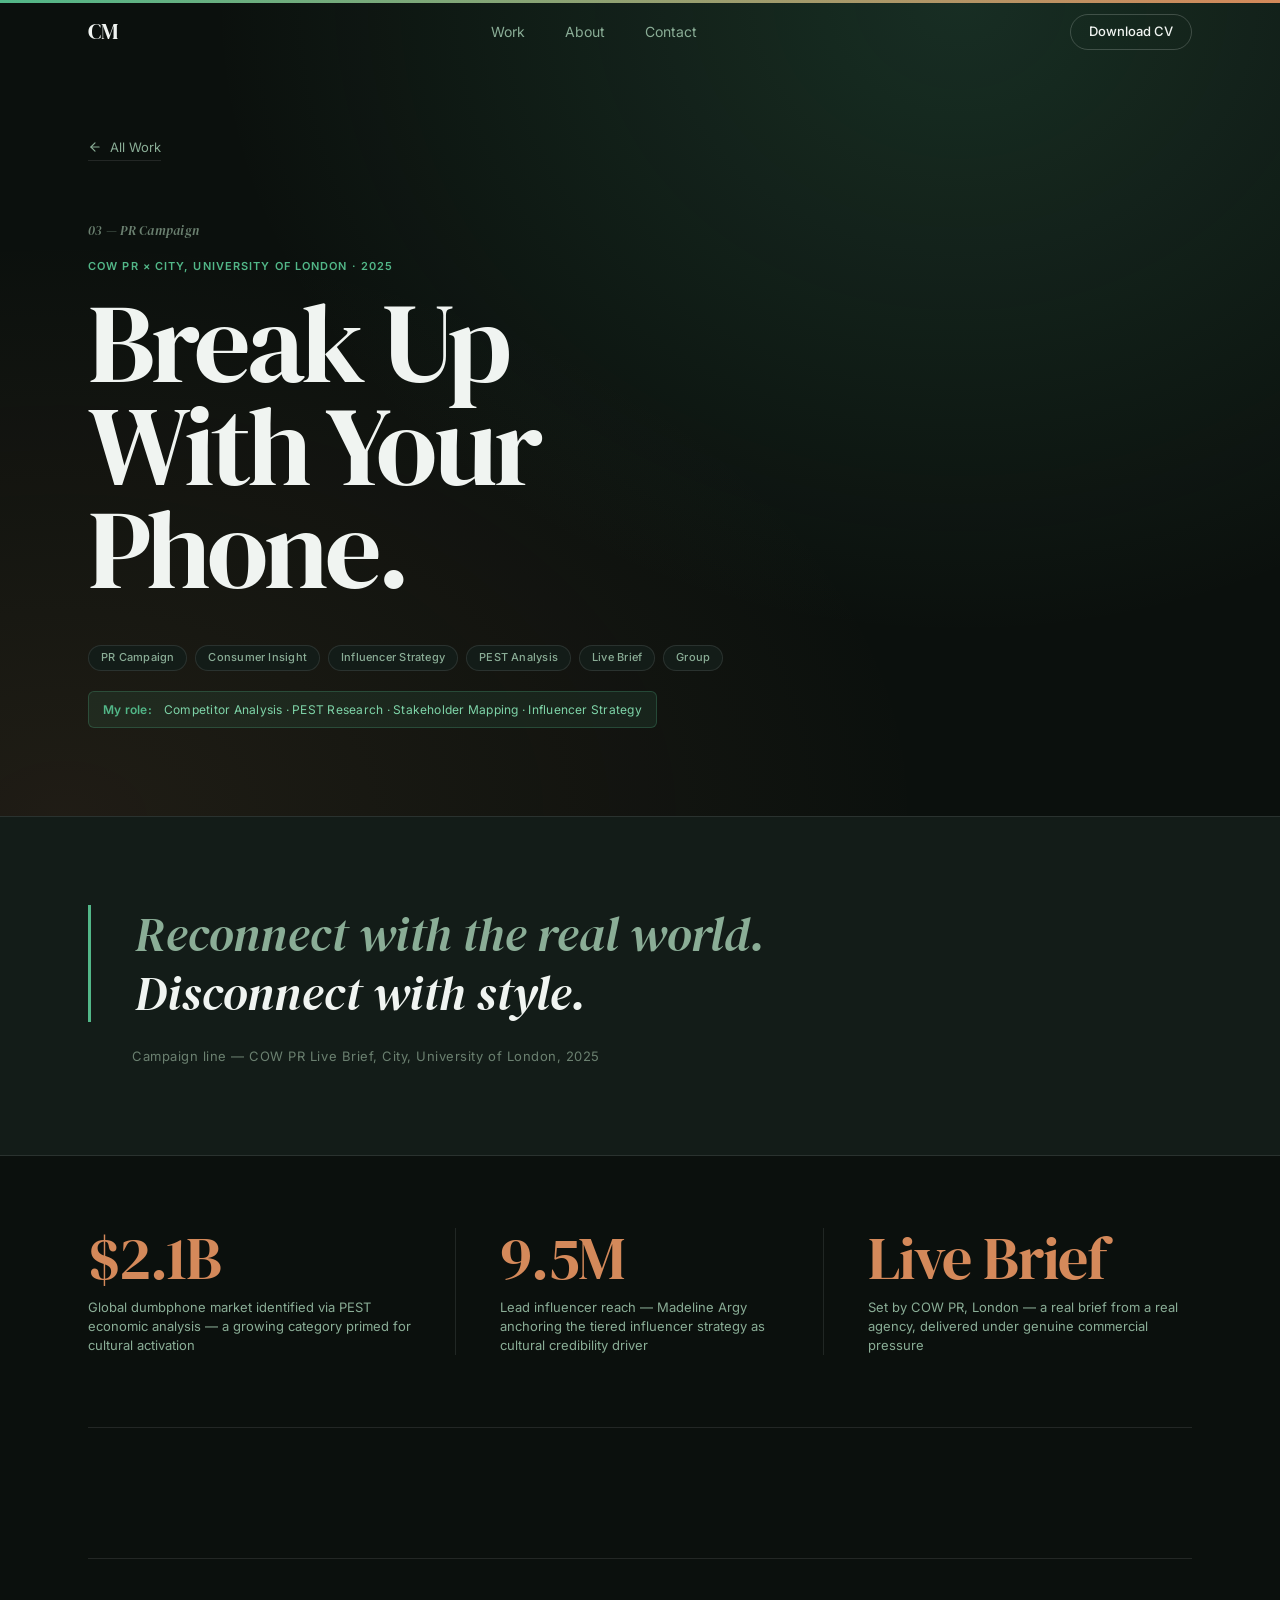
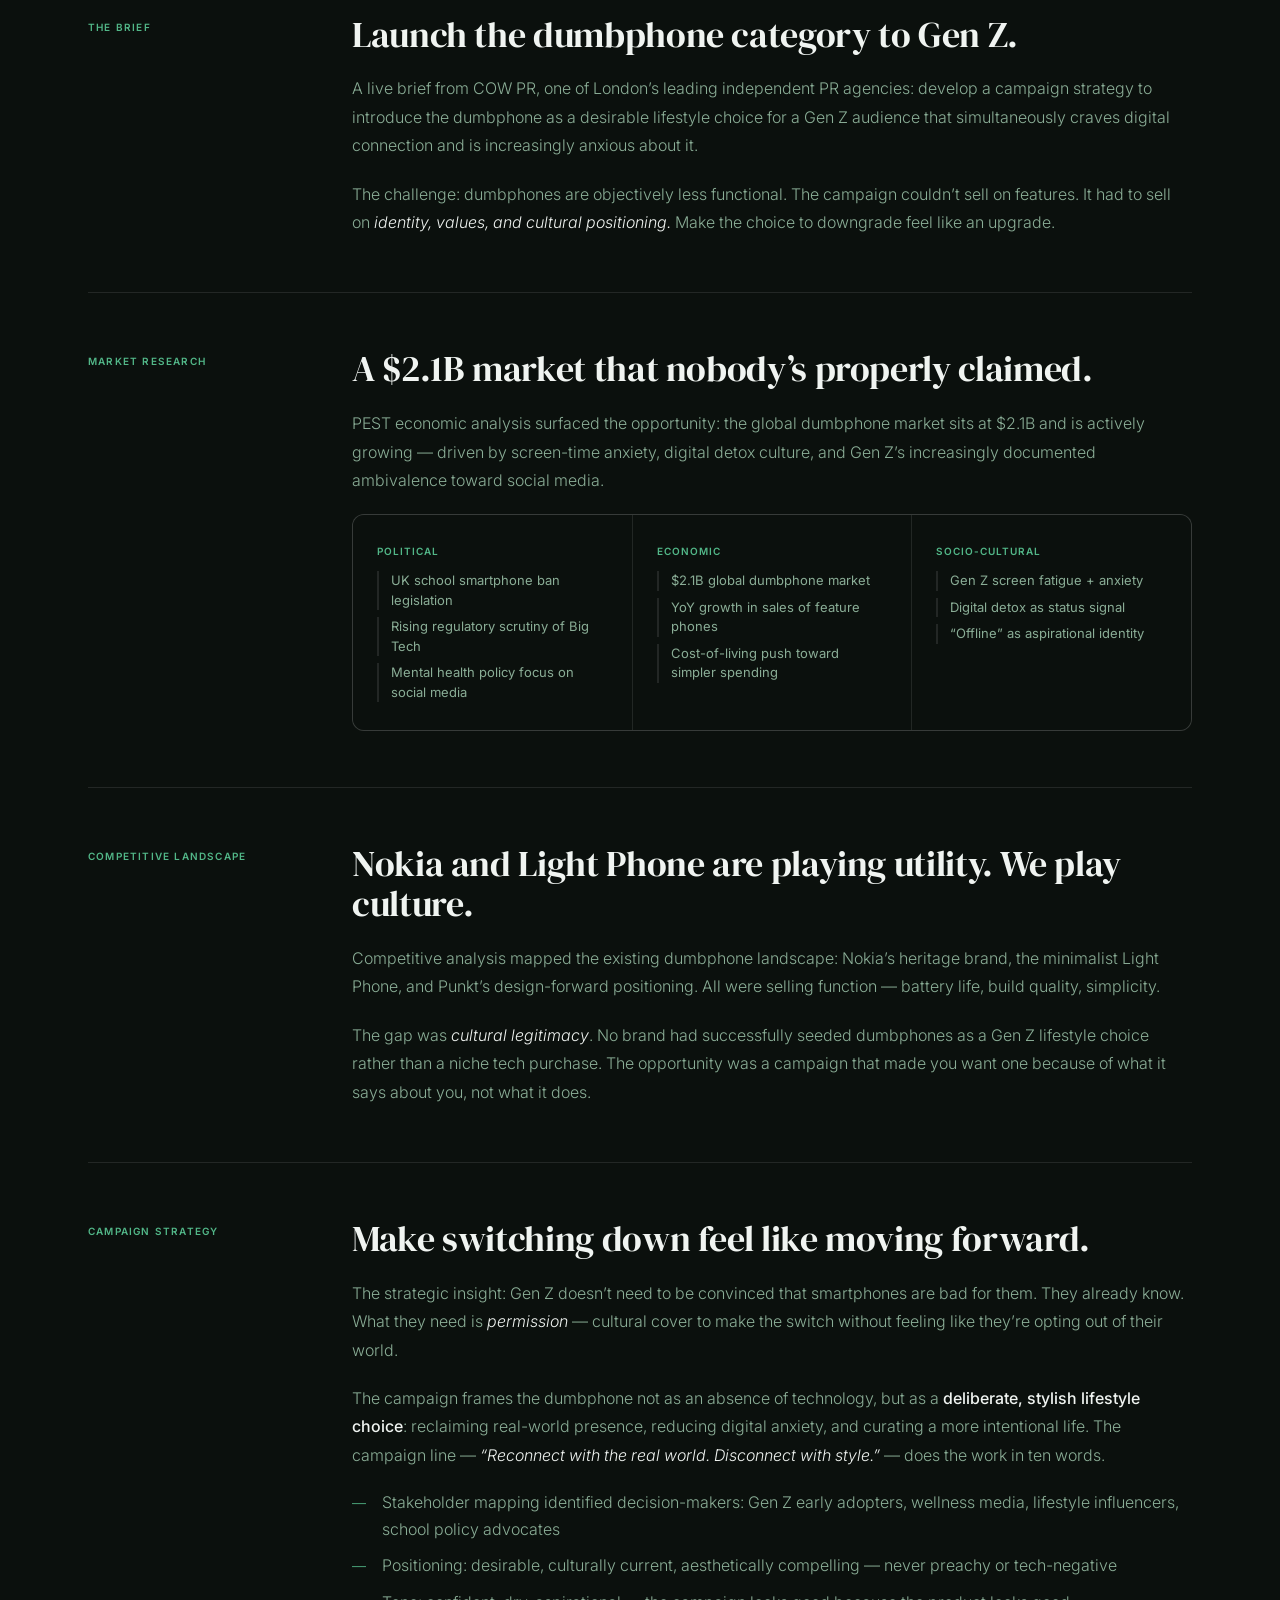
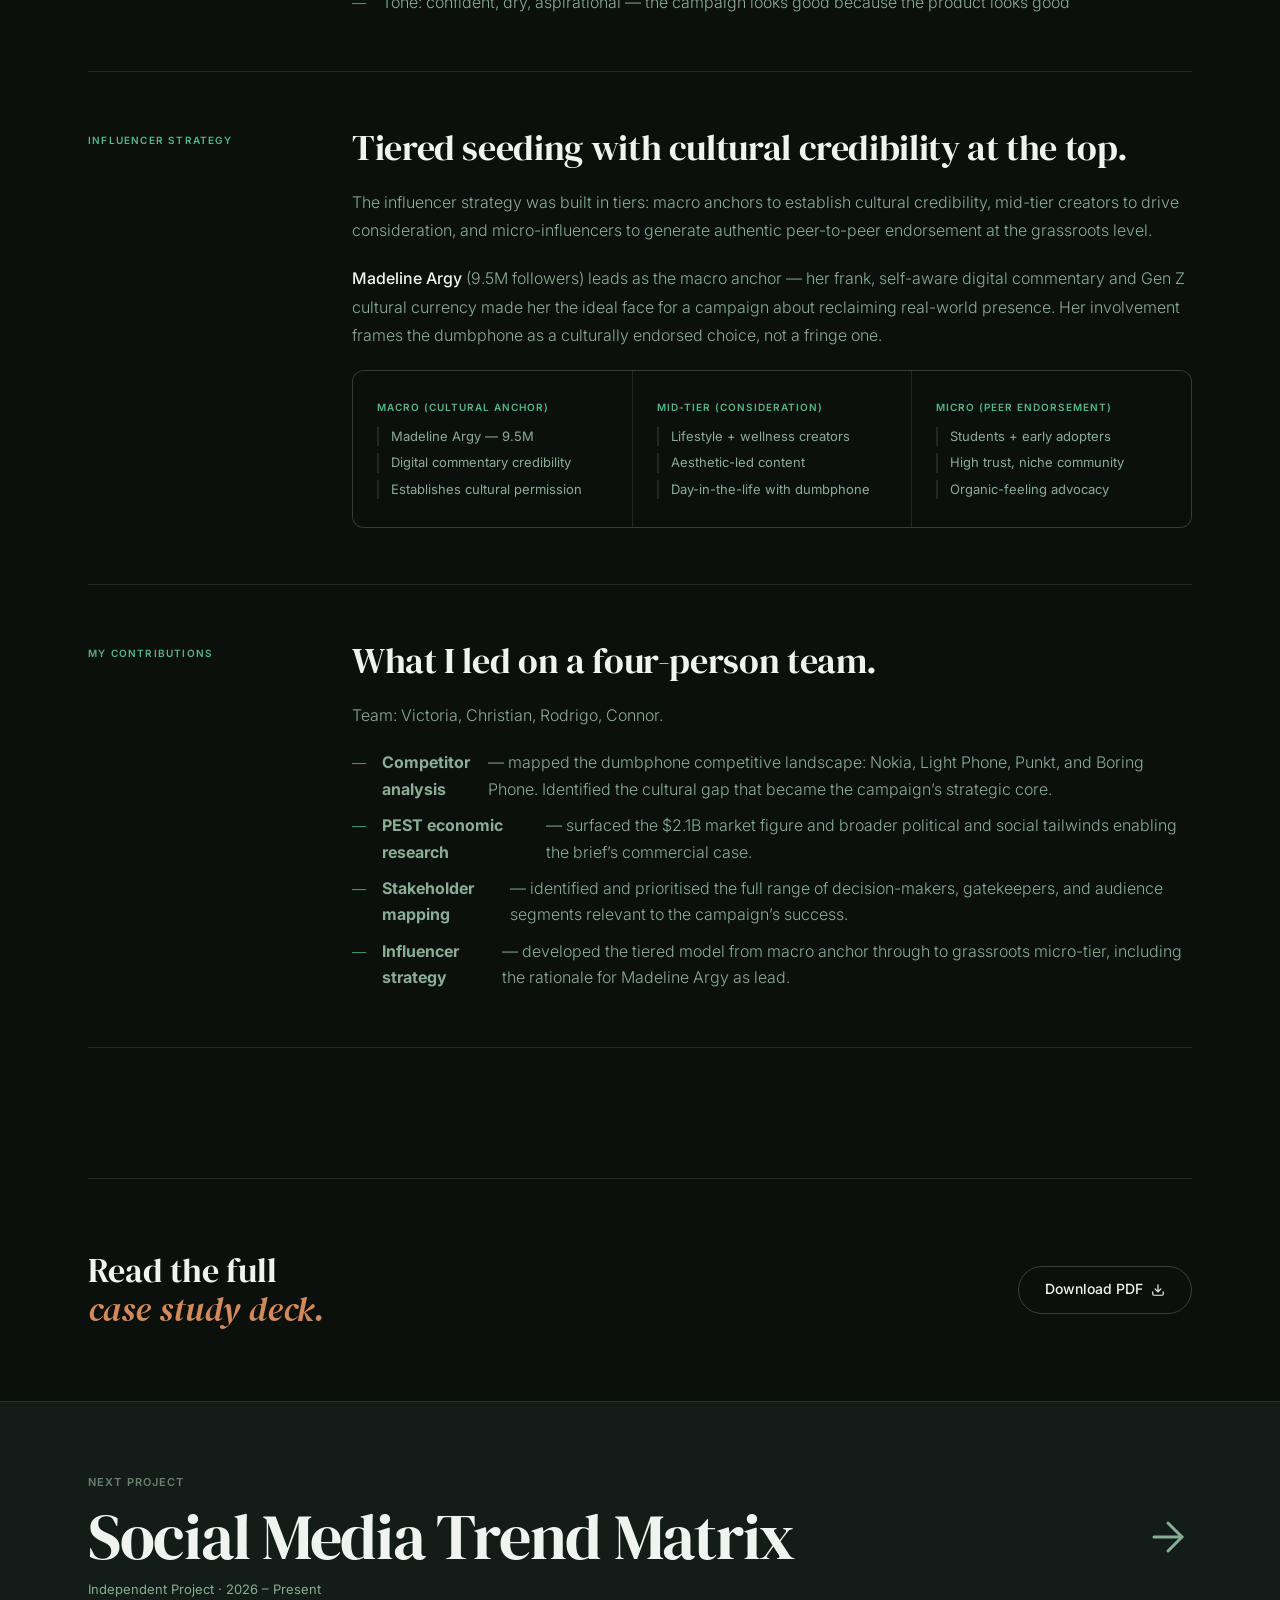
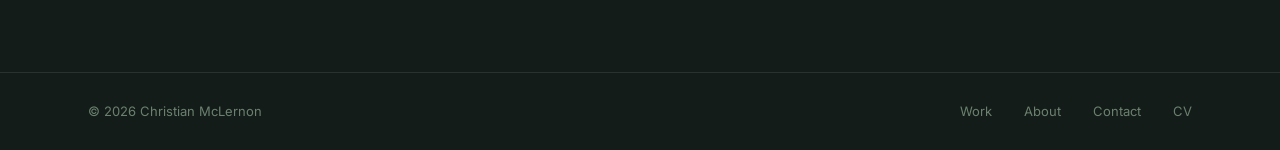
==== commit 6341d879: "Dark-theme all project pages, each with its own brand palette Each case study page now runs a full d" ====
--- a/work/break-up-with-your-phone.html
+++ b/work/break-up-with-your-phone.html
@@ -12,21 +12,30 @@
   <link rel="stylesheet" href="../css/project.css" />
   <style>
     :root {
-      --accent:        #2D6A4F;
-      --accent-light:  #52B788;
-      --accent-warm:   #D4895A;
-      --accent-warm-l: #E8AE84;
-      --bg:            #F7FAF6;
-      --bg-raised:     #EBF0E8;
-      --bg-overlay:    #DDE6D8;
-      --page-insight-bg: #EAF2EC;
-      --page-chip-bg:     rgba(45, 106, 79, 0.07);
-      --page-chip-border: rgba(45, 106, 79, 0.2);
+      --fg:              #F0F4F1;
+      --fg-2:            #8AAD96;
+      --fg-3:            #6B8070;
+      --accent:          #52B788;
+      --accent-light:    #7ED4A8;
+      --accent-warm:     #D4895A;
+      --accent-warm-l:   #E8AE84;
+      --bg:              #0B100D;
+      --bg-raised:       #131C18;
+      --bg-overlay:      #1C2820;
+      --border:          rgba(240,244,241,.1);
+      --border-h:        rgba(240,244,241,.2);
+      --page-insight-bg: #131C18;
+      --page-chip-bg:    rgba(82,183,136,.1);
+      --page-chip-border:rgba(82,183,136,.25);
+    }
+    .nav.scrolled {
+      background: rgba(11,16,13,.92);
+      border-bottom-color: rgba(240,244,241,.08);
     }
     .proj-hero {
       background:
-        radial-gradient(ellipse at 75% 0%, rgba(45, 106, 79, 0.1) 0%, transparent 55%),
-        radial-gradient(ellipse at 5% 100%, rgba(212, 137, 90, 0.07) 0%, transparent 50%),
+        radial-gradient(ellipse at 75% 0%, rgba(82,183,136,.18) 0%, transparent 55%),
+        radial-gradient(ellipse at 5% 100%, rgba(212,137,90,.1) 0%, transparent 50%),
         var(--bg);
     }
   </style>
--- a/css/styles.css
+++ b/css/styles.css
@@ -457,6 +457,14 @@
   line-height: 1.45;
 }
 
+.stat-preface {
+  font-size: 11px;
+  color: var(--fg-3);
+  font-style: italic;
+  margin-top: 6px;
+  line-height: 1.4;
+}
+
 /* ─── Work ───────────────────────────────────────────────────────────────── */
 .work-list {
   display: grid;
@@ -621,6 +629,24 @@
   font-size: 11px;
   color: var(--fg-3);
   letter-spacing: 0.02em;
+  line-height: 1.4;
+}
+
+.metric-note {
+  display: block;
+  font-size: 10px;
+  color: var(--fg-3);
+  font-style: italic;
+  opacity: 0.7;
+  margin-top: 3px;
+  line-height: 1.3;
+}
+
+.project-metrics-preface {
+  font-size: 11px;
+  color: var(--fg-3);
+  font-style: italic;
+  margin-top: 10px;
   line-height: 1.4;
 }
 
--- a/css/project.css
+++ b/css/project.css
@@ -111,6 +111,16 @@
   font-size: 13px;
   color: var(--fg-2);
   line-height: 1.45;
+}
+
+.proj-kpi-preface {
+  grid-column: 1 / -1;
+  font-size: 12px;
+  color: var(--fg-3, #9CA3AF);
+  font-style: italic;
+  padding-top: 28px;
+  border-top: 1px solid var(--border);
+  margin-top: 8px;
 }
 
 /* Body */
